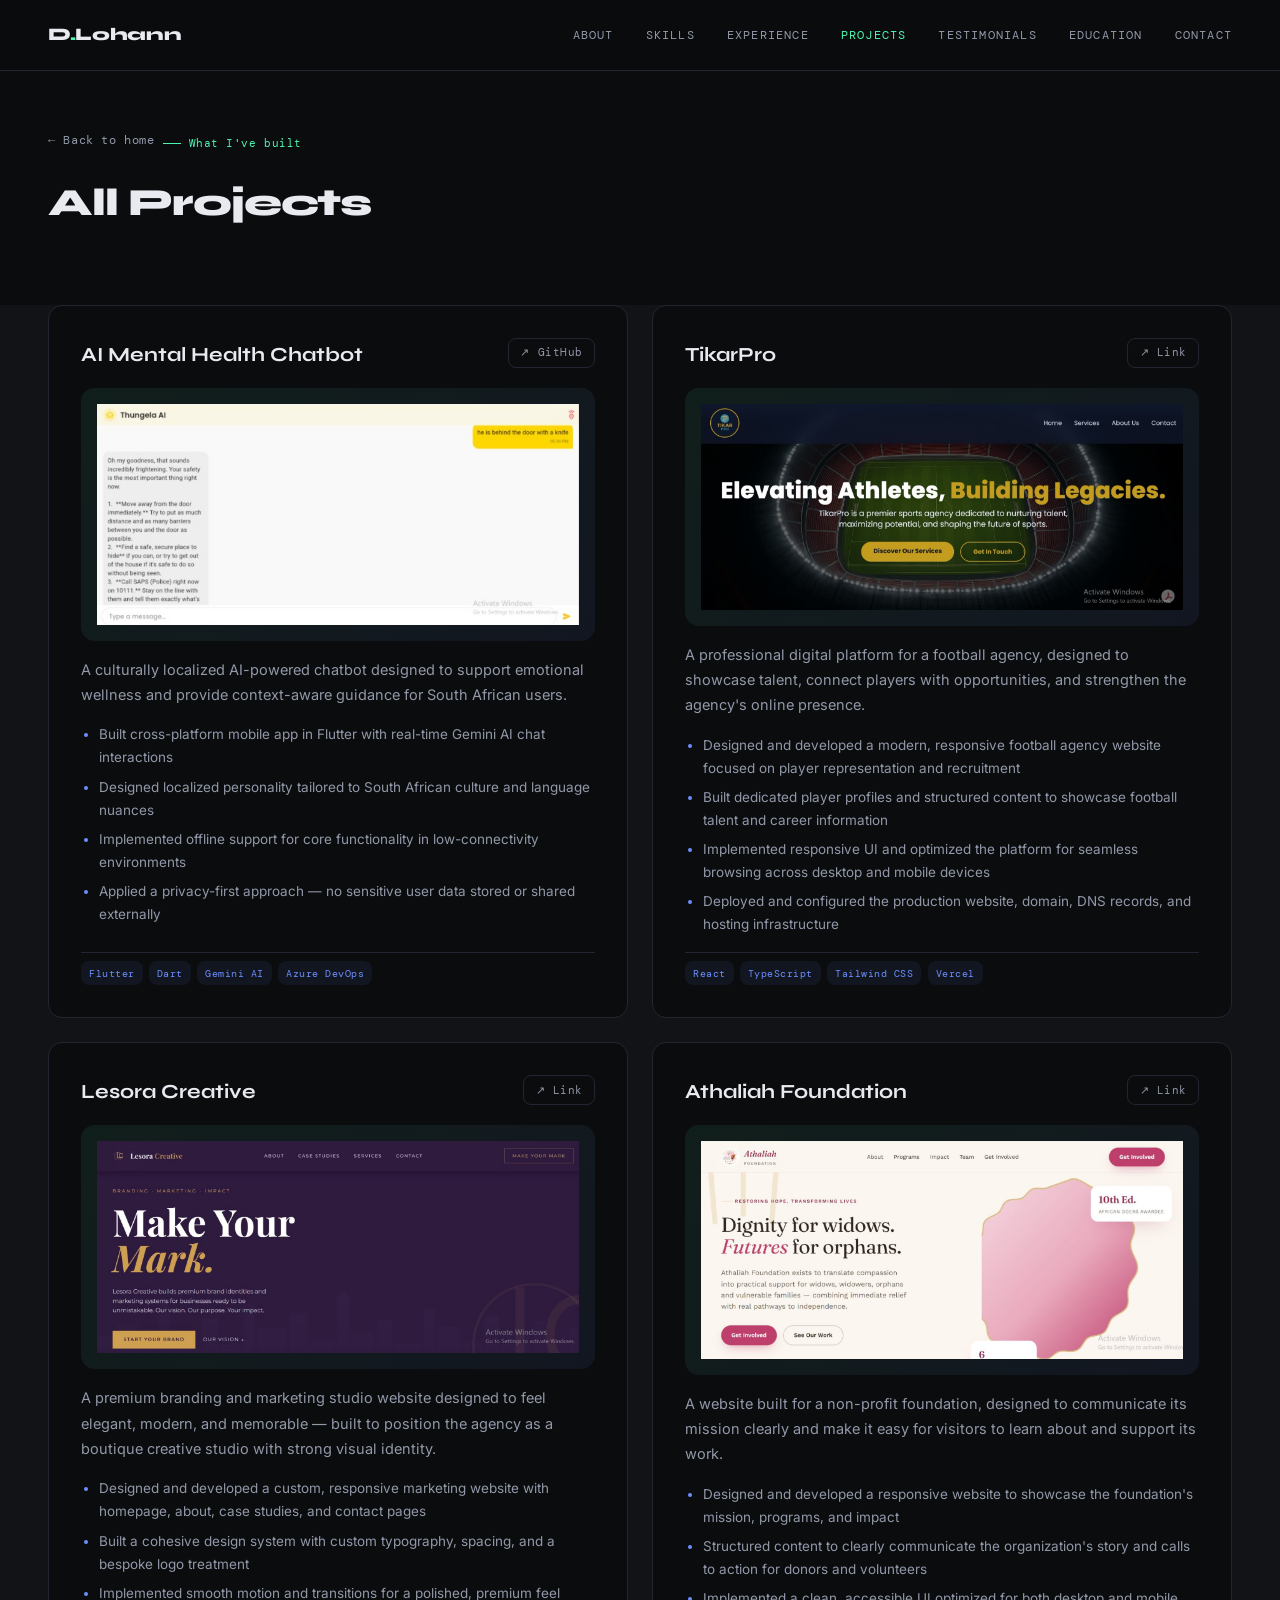
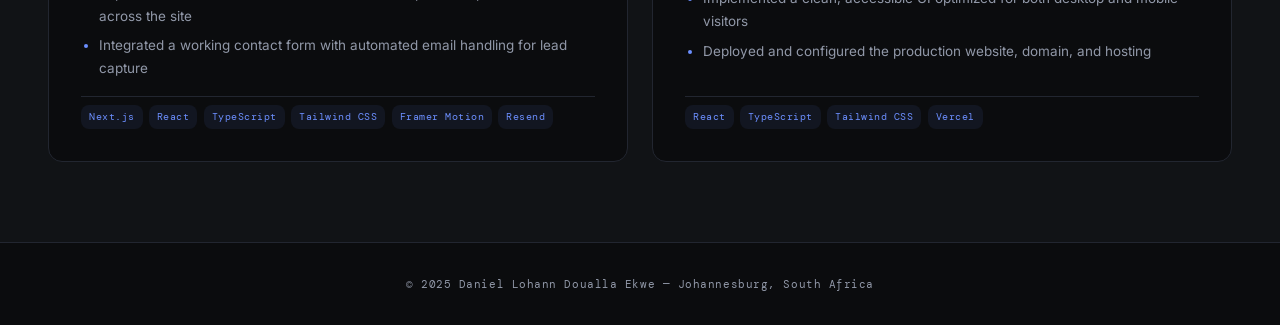
==== projects.html @ ae70222d "Add projects page with project details and navigation; implement language toggle functionality" ====
<!DOCTYPE html>
<html lang="en">
<head>
    <meta charset="UTF-8">
    <meta name="viewport" content="width=device-width, initial-scale=1.0">
    <title>Projects — Daniel Lohann Doualla Ekwe</title>
    <meta name="description" content="All projects by Daniel Lohann Doualla Ekwe — Software Engineer & Business Analyst based in Johannesburg, South Africa.">
    <link href="https://fonts.googleapis.com/css2?family=Syne:wght@400;600;700;800&family=Inter:wght@400;500;600&family=DM+Mono:ital,wght@0,300;0,400;1,300&display=swap" rel="stylesheet">
    <link rel="stylesheet" href="styles.css">
</head>
<body>
    <a href="#main-content" class="skip-link">Skip to content</a>

    <!-- NAV -->
<nav>
  <a href="index.html" class="nav-logo">D<span>.</span>Lohann</a>
  <ul class="nav-links" id="nav-links">
    <li><a href="index.html#about">About</a></li>
    <li><a href="index.html#skills">Skills</a></li>
    <li><a href="index.html#experience">Experience</a></li>
    <li><a href="projects.html" class="active-page">Projects</a></li>
    <li><a href="index.html#testimonials">Testimonials</a></li>
    <li><a href="index.html#education">Education</a></li>
    <li><a href="index.html#contact">Contact</a></li>
  </ul>
  <button class="nav-toggle" id="nav-toggle" aria-label="Toggle navigation menu" aria-expanded="false" aria-controls="nav-links">
    <span></span>
    <span></span>
    <span></span>
  </button>
</nav>

<main id="main-content">

<!-- PAGE HEADER -->
<section class="page-header">
  <a href="index.html" class="back-link">&larr; Back to home</a>
  <div class="section-label">What I've built</div>
  <h2>All Projects</h2>
</section>

<!-- PROJECTS -->
<section id="projects" class="projects-page-section">
  <div class="projects-grid">

    <div class="project-card">
      <div class="project-header">
        <h3 class="project-name">AI Mental Health Chatbot</h3>
        <a href="https://github.com/lohann16/AiChatbot" target="_blank" class="project-link"><span aria-hidden="true">↗</span> GitHub</a>
      </div>
      <div class="project-image">
        <img src="images/Thungela.jpeg" alt="AI Mental Health Chatbot screenshot" loading="lazy">
      </div>
      <p class="project-desc">
        A culturally localized AI-powered chatbot designed to support emotional wellness and provide context-aware guidance for South African users.
      </p>
      <ul class="project-bullets">
        <li>Built cross-platform mobile app in Flutter with real-time Gemini AI chat interactions</li>
        <li>Designed localized personality tailored to South African culture and language nuances</li>
        <li>Implemented offline support for core functionality in low-connectivity environments</li>
        <li>Applied a privacy-first approach — no sensitive user data stored or shared externally</li>
      </ul>
      <div class="project-stack">
        <span class="stack-tag">Flutter</span>
        <span class="stack-tag">Dart</span>
        <span class="stack-tag">Gemini AI</span>
        <span class="stack-tag">Azure DevOps</span>
      </div>
    </div>

  <div class="project-card">
  <div class="project-header">
    <h3 class="project-name">TikarPro</h3>
    <a href="https://tikarpro.com/" target="_blank" class="project-link"><span aria-hidden="true">↗</span> Link</a>
  </div>
  <div class="project-image">
    <img src="./images/Tikar.jpeg" alt="TikarPro homepage showing player profiles and football agency branding" loading="lazy">
  </div>
  <p class="project-desc">
    A professional digital platform for a football agency, designed to showcase talent, connect players with opportunities, and strengthen the agency's online presence.
  </p>

  <ul class="project-bullets">
    <li>Designed and developed a modern, responsive football agency website focused on player representation and recruitment</li>
    <li>Built dedicated player profiles and structured content to showcase football talent and career information</li>
    <li>Implemented responsive UI and optimized the platform for seamless browsing across desktop and mobile devices</li>
    <li>Deployed and configured the production website, domain, DNS records, and hosting infrastructure</li>
  </ul>

  <div class="project-stack">
    <span class="stack-tag">React</span>
    <span class="stack-tag">TypeScript</span>
    <span class="stack-tag">Tailwind CSS</span>
    <span class="stack-tag">Vercel</span>
  </div>
</div>

    <div class="project-card">
      <div class="project-header">
        <h3 class="project-name">Lesora Creative</h3>
        <a href="https://lesora-creative.vercel.app/" target="_blank" class="project-link"><span aria-hidden="true">↗</span> Link</a>
      </div>
      <div class="project-image">
        <img src="images/Lesora.jpeg" alt="Lesora Creative website preview" loading="lazy">
      </div>
      <p class="project-desc">
        A premium branding and marketing studio website designed to feel elegant, modern, and memorable — built to position the agency as a boutique creative studio with strong visual identity.
      </p>
      <ul class="project-bullets">
        <li>Designed and developed a custom, responsive marketing website with homepage, about, case studies, and contact pages</li>
        <li>Built a cohesive design system with custom typography, spacing, and a bespoke logo treatment</li>
        <li>Implemented smooth motion and transitions for a polished, premium feel across the site</li>
        <li>Integrated a working contact form with automated email handling for lead capture</li>
      </ul>
      <div class="project-stack">
        <span class="stack-tag">Next.js</span>
        <span class="stack-tag">React</span>
        <span class="stack-tag">TypeScript</span>
        <span class="stack-tag">Tailwind CSS</span>
        <span class="stack-tag">Framer Motion</span>
        <span class="stack-tag">Resend</span>
      </div>
    </div>

    <div class="project-card">
      <div class="project-header">
        <h3 class="project-name">Athaliah Foundation</h3>
        <a href="https://athaliahfoundation.org/" target="_blank" class="project-link"><span aria-hidden="true">↗</span> Link</a>
      </div>
      <div class="project-image">
        <img src="images/Athaliah.jpeg" alt="Athaliah Foundation website preview" loading="lazy">
      </div>
      <p class="project-desc">
        A website built for a non-profit foundation, designed to communicate its mission clearly and make it easy for visitors to learn about and support its work.
      </p>
      <ul class="project-bullets">
        <li>Designed and developed a responsive website to showcase the foundation's mission, programs, and impact</li>
        <li>Structured content to clearly communicate the organization's story and calls to action for donors and volunteers</li>
        <li>Implemented a clean, accessible UI optimized for both desktop and mobile visitors</li>
        <li>Deployed and configured the production website, domain, and hosting</li>
      </ul>
      <div class="project-stack">
        <span class="stack-tag">React</span>
        <span class="stack-tag">TypeScript</span>
        <span class="stack-tag">Tailwind CSS</span>
        <span class="stack-tag">Vercel</span>
      </div>
    </div>
  </div>
</section>

</main>

<footer>
  <p>© 2025 Daniel Lohann Doualla Ekwe — Johannesburg, South Africa</p>
</footer>

<script src="scripts.js"></script>
<script>
  // Mobile nav toggle
  (function () {
    var toggle = document.getElementById('nav-toggle');
    var links = document.getElementById('nav-links');
    if (!toggle || !links) return;

    toggle.addEventListener('click', function () {
      var isOpen = links.classList.toggle('open');
      toggle.classList.toggle('open', isOpen);
      toggle.setAttribute('aria-expanded', isOpen ? 'true' : 'false');
    });

    links.querySelectorAll('a').forEach(function (link) {
      link.addEventListener('click', function () {
        links.classList.remove('open');
        toggle.classList.remove('open');
        toggle.setAttribute('aria-expanded', 'false');
      });
    });
  })();
</script>
</body>

</html>
---- styles.css ----
*, *::before, *::after { box-sizing: border-box; margin: 0; padding: 0; }

  :root {
    --bg: #0b0c0e;
    --surface: #111316;
    --surface2: #191c22;
    --border: #222630;
    --accent: #4ef5b0;
    --accent2: #6c8fff;
    --text: #e8eaf0;
    --muted: #9198a8;
    --font-head: 'Syne', sans-serif;
    --font-mono: 'DM Mono', monospace;
    --font-body: 'Inter', -apple-system, BlinkMacSystemFont, sans-serif;

    /* radius scale: 3 tokens only */
    --radius-sm: 8px;
    --radius-md: 14px;
    --radius-pill: 999px;

    /* spacing scale */
    --space-2: 8px;
    --space-3: 12px;
    --space-4: 16px;
    --space-5: 24px;
    --space-6: 32px;
    --space-7: 48px;
  }

  html { scroll-behavior: smooth; }

  body {
    background: var(--bg);
    color: var(--text);
    font-family: var(--font-mono);
    font-size: 14px;
    line-height: 1.7;
    overflow-x: hidden;
  }

  /* SKIP LINK */
  .skip-link {
    position: absolute;
    left: -9999px;
    top: 0;
    background: var(--accent);
    color: #0b0c0e;
    padding: 0.75rem 1.25rem;
    z-index: 1000;
    border-radius: var(--radius-sm);
    font-family: var(--font-mono);
    font-size: 12px;
    text-decoration: none;
    font-weight: 600;
  }
  .skip-link:focus {
    left: 1rem;
    top: 1rem;
  }

  /* FOCUS VISIBILITY */
  a:focus-visible,
  button:focus-visible,
  .form-input:focus-visible,
  .form-textarea:focus-visible {
    outline: 2px solid var(--accent);
    outline-offset: 3px;
    border-radius: 4px;
  }

  /* NAV */
  nav {
    position: fixed;
    top: 0; left: 0; right: 0;
    z-index: 100;
    display: flex;
    justify-content: space-between;
    align-items: center;
    padding: 1.25rem 3rem;
    border-bottom: 1px solid var(--border);
    background: rgba(11,12,14,0.85);
    backdrop-filter: blur(12px);
  }
  .nav-logo {
    font-family: var(--font-head);
    font-weight: 800;
    font-size: 1.1rem;
    letter-spacing: -0.02em;
    color: var(--text);
    text-decoration: none;
  }
  .nav-logo span { color: var(--accent); }
  .nav-links { display: flex; gap: 2rem; list-style: none; }
  .nav-links a {
    color: var(--muted);
    text-decoration: none;
    font-size: 12px;
    letter-spacing: 0.1em;
    text-transform: uppercase;
    transition: color 0.2s;
  }
  .nav-links a:hover { color: var(--accent); }
  .nav-links a.active-page { color: var(--accent); }

  /* PROJECTS PAGE */
  .page-header {
    padding: 8rem 3rem 2rem;
  }
  .back-link {
    display: inline-block;
    color: var(--muted);
    text-decoration: none;
    font-size: 12px;
    letter-spacing: 0.05em;
    margin-bottom: 2rem;
    transition: color 0.2s;
  }
  .back-link:hover { color: var(--accent); }
  .projects-page-section { padding-top: 0; }
  .projects-view-all {
    display: flex;
    justify-content: center;
    margin-top: 2.5rem;
  }

  .nav-actions {
    display: flex;
    align-items: center;
    gap: 0.75rem;
  }
  .lang-toggle {
    background: transparent;
    border: 1px solid var(--border);
    color: var(--muted);
    font-family: var(--font-mono);
    font-size: 11px;
    letter-spacing: 0.05em;
    padding: 0.4rem 0.7rem;
    border-radius: var(--radius-sm);
    cursor: pointer;
    transition: all 0.2s;
  }
  .lang-toggle:hover { border-color: var(--accent); color: var(--accent); }

  /* Hamburger toggle button (previously unstyled) */
  .nav-toggle {
    display: none;
    flex-direction: column;
    justify-content: center;
    align-items: center;
    gap: 5px;
    width: 36px;
    height: 36px;
    background: none;
    border: none;
    cursor: pointer;
    padding: 4px;
  }
  .nav-toggle span {
    display: block;
    width: 100%;
    height: 2px;
    background: var(--text);
    border-radius: 2px;
    transition: transform 0.25s ease, opacity 0.2s ease;
  }
  .nav-toggle.open span:nth-child(1) { transform: translateY(7px) rotate(45deg); }
  .nav-toggle.open span:nth-child(2) { opacity: 0; }
  .nav-toggle.open span:nth-child(3) { transform: translateY(-7px) rotate(-45deg); }

   /* HERO */
  .hero {
    min-height: 100vh;
    display: grid;
    grid-template-columns: 1fr 1fr;
    align-items: center;
    padding: 6rem 3rem 4rem;
    position: relative;
    overflow: hidden;
  }
  .hero::before {
    content: '';
    position: absolute;
    top: -200px; right: -200px;
    width: 700px; height: 700px;
    background: radial-gradient(circle, rgba(78,245,176,0.06) 0%, transparent 70%);
    pointer-events: none;
  }
  .hero::after {
    content: '';
    position: absolute;
    bottom: -150px; left: 30%;
    width: 500px; height: 500px;
    background: radial-gradient(circle, rgba(108,143,255,0.05) 0%, transparent 70%);
    pointer-events: none;
  }

  .hero-left {
    z-index: 1;
    animation: heroIn 0.7s ease both;
  }

  .hero-right {
    display: flex;
    justify-content: center;
    align-items: center;
    z-index: 1;
    animation: heroIn 0.7s ease 0.15s both;
  }

  @keyframes heroIn {
    from { opacity: 0; transform: translateY(16px); }
    to { opacity: 1; transform: none; }
  }

  .hero-eyebrow {
    display: inline-flex;
    align-items: center;
    gap: 0.5rem;
    font-size: 11px;
    letter-spacing: 0.03em;
    color: var(--accent);
    margin-bottom: 1.5rem;
  }
  .hero-eyebrow::before {
    content: '';
    display: block;
    width: 24px; height: 1px;
    background: var(--accent);
  }

  h1 {
    font-family: var(--font-head);
    font-weight: 800;
    font-size: clamp(2.8rem, 5vw, 4.5rem);
    line-height: 1.0;
    letter-spacing: -0.03em;
    margin-bottom: 1.5rem;
    color: var(--text);
  }
  h1 .line-accent { color: var(--accent); }

  .hero-desc {
    font-family: var(--font-body);
    color: var(--muted);
    max-width: 480px;
    font-size: 15.5px;
    line-height: 1.75;
    margin-bottom: 2.5rem;
  }

  .hero-tags {
    display: flex;
    flex-wrap: wrap;
    gap: 0.5rem;
    margin-bottom: 2.5rem;
  }
  .tag {
    padding: 0.35rem 0.9rem;
    border: 1px solid var(--border);
    border-radius: var(--radius-pill);
    font-size: 11px;
    color: var(--muted);
    letter-spacing: 0.05em;
  }
  .tag.active { border-color: var(--accent); color: var(--accent); }

  .hero-cta {
    display: flex;
    gap: 1rem;
    flex-wrap: wrap;
  }
  .btn {
    display: inline-flex;
    align-items: center;
    gap: 0.5rem;
    padding: 0.75rem 1.75rem;
    border-radius: var(--radius-sm);
    font-family: var(--font-mono);
    font-size: 12px;
    letter-spacing: 0.08em;
    text-decoration: none;
    text-transform: uppercase;
    transition: all 0.2s;
    cursor: pointer;
    border: none;
  }
  .btn-primary {
    background: var(--accent);
    color: #0b0c0e;
    font-weight: 600;
  }
  .btn-primary:hover { background: #3dd99c; transform: translateY(-2px); }
  .btn-ghost {
    background: transparent;
    color: var(--text);
    border: 1px solid var(--border);
  }
  .btn-ghost:hover { border-color: var(--accent); color: var(--accent); }

  /* HERO RIGHT — STAT CARD */
  .stat-card {
    background: var(--surface);
    border: 1px solid var(--border);
    border-radius: var(--radius-md);
    padding: var(--space-6);
    width: 300px;
    position: relative;
    overflow: hidden;
  }
  .stat-card::before {
    content: '';
    position: absolute;
    top: 0; left: 0; right: 0;
    height: 2px;
    background: linear-gradient(90deg, var(--accent), var(--accent2));
  }
  .stat-card-label {
    font-size: 10px;
    letter-spacing: 0.1em;
    color: var(--muted);
    margin-bottom: 1.5rem;
  }
  .stat-grid {
    display: grid;
    grid-template-columns: 1fr 1fr;
    gap: 1.5rem;
    margin-bottom: 1.5rem;
  }
  .stat-item { }
  .stat-num {
    font-family: var(--font-head);
    font-size: 2rem;
    font-weight: 800;
    color: var(--accent);
    line-height: 1;
  }
  .stat-desc { font-size: 11px; color: var(--muted); margin-top: 0.25rem; }

  .status-dot {
    display: inline-flex;
    align-items: center;
    gap: 0.5rem;
    font-size: 11px;
    color: var(--muted);
    padding: 0.5rem 0.75rem;
    background: var(--surface2);
    border-radius: var(--radius-sm);
    width: 100%;
  }
  .dot {
    width: 7px; height: 7px;
    border-radius: 50%;
    background: var(--accent);
    animation: pulse 2s infinite;
  }
  @keyframes pulse {
    0%, 100% { opacity: 1; }
    50% { opacity: 0.4; }
  }
  /* SECTION COMMONS */
  section { padding: 5rem 3rem; }
  .section-label {
    display: inline-flex;
    align-items: center;
    gap: 0.5rem;
    font-size: 11px;
    letter-spacing: 0.05em;
    color: var(--accent);
    margin-bottom: 1rem;
  }
  .section-label::before {
    content: '';
    display: block;
    width: 18px; height: 1px;
    background: var(--accent);
  }
  h2 {
    font-family: var(--font-head);
    font-weight: 800;
    font-size: clamp(1.8rem, 3vw, 2.8rem);
    letter-spacing: -0.03em;
    line-height: 1.1;
    margin-bottom: 3rem;
    color: var(--text);
  }

  /* DIVIDER */
  .divider { border: none; border-top: 1px solid var(--border); margin: 0 3rem; }
/* ABOUT */
  .about-grid {
    display: grid;
    grid-template-columns: 280px 1fr;
    gap: 3rem;
    align-items: start;
  }
  .about-image {
    border-radius: var(--radius-md);
    overflow: hidden;
    border: 1px solid var(--border);
    aspect-ratio: 4 / 5;
    background: var(--surface);
  }
  .about-image img {
    width: 100%;
    height: 100%;
    object-fit: cover;
    display: block;
  }
  .about-bio {
    font-family: var(--font-body);
    color: var(--muted);
    font-size: 15.5px;
    line-height: 1.8;
    display: flex;
    flex-direction: column;
    gap: 1.25rem;
    padding-top: 0.25rem;
  }
  .about-github {
    margin-top: 2.5rem;
    padding-top: 2rem;
    border-top: 1px solid var(--border);
  }
  .about-github-label {
    font-size: 11px;
    letter-spacing: 0.05em;
    color: var(--accent2);
    margin-bottom: 1rem;
  }
  .about-github-chart-wrap {
    overflow-x: auto;
    padding-bottom: 0.5rem;
  }
  .github-chart {
    max-width: 100%;
    height: auto;
    filter: saturate(0.9);
  }

  /* SKILLS */
  #skills { background: var(--surface); }
  .skills-grid {
    display: grid;
    grid-template-columns: repeat(auto-fit, minmax(280px, 1fr));
    gap: 1.5rem;
  }
  .skill-block {
    background: var(--bg);
    border: 1px solid var(--border);
    border-radius: var(--radius-md);
    padding: var(--space-5);
    transition: border-color 0.2s;
  }
  .skill-block:hover { border-color: var(--accent); }
  .skill-block-title {
    font-size: 11px;
    letter-spacing: 0.1em;
    text-transform: uppercase;
    color: var(--accent2);
    margin-bottom: 1rem;
  }
  .skill-chips {
    display: flex;
    flex-wrap: wrap;
    gap: 0.5rem;
  }
  .chip {
    padding: 0.3rem 0.7rem;
    background: var(--surface2);
    border: 1px solid transparent;
    border-radius: var(--radius-sm);
    font-size: 12px;
    color: var(--text);
  }
  .chip-highlight {
    background: rgba(78,245,176,0.1);
    border-color: rgba(78,245,176,0.35);
    color: var(--accent);
    font-weight: 500;
  }
/* EXPERIENCE */
  .exp-timeline { display: flex; flex-direction: column; gap: 0; }
  .exp-item {
    display: grid;
    grid-template-columns: 160px 1fr;
    gap: 2rem;
    padding: 2rem 0;
    border-bottom: 1px solid var(--border);
    position: relative;
  }
  .exp-item:last-child { border-bottom: none; }
  .exp-meta { }
  .exp-date { font-size: 11px; color: var(--muted); letter-spacing: 0.05em; }
  .exp-company {
    font-size: 12px;
    color: var(--accent2);
    margin-top: 0.25rem;
    font-weight: 400;
  }
  .exp-main { }
  .exp-role {
    font-family: var(--font-head);
    font-size: 1.2rem;
    font-weight: 700;
    color: var(--text);
    margin-bottom: 0.75rem;
  }
  .exp-bullets {
    list-style: disc;
    padding-left: 1.1rem;
    display: flex;
    flex-direction: column;
    gap: 0.5rem;
  }
  .exp-bullets li::marker { color: var(--accent2); }
  .exp-bullets li {
    font-family: var(--font-body);
    font-size: 14.5px;
    color: var(--muted);
  }
  .metric-placeholder {
    display: inline-block;
    color: var(--accent2);
    background: rgba(108,143,255,0.1);
    border: 1px dashed rgba(108,143,255,0.4);
    border-radius: 4px;
    padding: 0.05rem 0.4rem;
    font-size: 0.92em;
    cursor: help;
  }
  /* PROJECTS */
  #projects { background: var(--surface); }
  .projects-grid {
    display: grid;
    grid-template-columns: repeat(auto-fit, minmax(380px, 1fr));
    gap: 1.5rem;
  }
  .project-card {
    background: var(--bg);
    border: 1px solid var(--border);
    border-radius: var(--radius-md);
    padding: var(--space-6);
    display: flex;
    flex-direction: column;
    gap: 1rem;
    transition: border-color 0.25s, transform 0.25s;
    position: relative;
    overflow: hidden;
  }
  .project-card::before {
    content: '';
    position: absolute;
    top: 0; left: 0; right: 0;
    height: 1px;
    background: linear-gradient(90deg, transparent, var(--accent), transparent);
    opacity: 0;
    transition: opacity 0.3s;
  }
  .project-card:hover { border-color: rgba(78,245,176,0.3); transform: translateY(-4px); }
  .project-card:hover::before { opacity: 1; }
  .project-header { display: flex; justify-content: space-between; align-items: flex-start; }
  .project-name {
    font-family: var(--font-head);
    font-weight: 700;
    font-size: 1.25rem;
    color: var(--text);
  }
  .project-link {
    color: var(--muted);
    text-decoration: none;
    font-size: 11px;
    letter-spacing: 0.05em;
    border: 1px solid var(--border);
    padding: 0.3rem 0.7rem;
    border-radius: var(--radius-sm);
    transition: all 0.2s;
  }
  .project-link:hover { border-color: var(--accent); color: var(--accent); }
  .project-desc {
    font-family: var(--font-body);
    font-size: 14.5px;
    color: var(--muted);
    line-height: 1.75;
  }
  .project-image {
    border-radius: var(--radius-md);
    overflow: hidden;
    min-height: 180px;
    background: linear-gradient(135deg, rgba(78,245,176,0.08), rgba(108,143,255,0.08));
    display: grid;
    place-items: center;
    text-align: center;
    color: var(--muted);
    font-size: 12px;
    line-height: 1.5;
    padding: 1rem;
  }
  .project-image.placeholder {
    border: 1px dashed rgba(107,114,128,0.5);
  }
  .project-image img {
    width: 100%;
    height: auto;
    display: block;
    object-fit: cover;
  }
  .project-bullets {
    list-style: disc;
    padding-left: 1.1rem;
    display: flex;
    flex-direction: column;
    gap: 0.4rem;
  }
  .project-bullets li::marker { color: var(--accent2); }
  .project-bullets li {
    font-family: var(--font-body);
    font-size: 13.5px;
    color: var(--muted);
  }
  .project-stack {
    display: flex;
    flex-wrap: wrap;
    gap: 0.4rem;
    margin-top: auto;
    padding-top: 0.5rem;
    border-top: 1px solid var(--border);
  }
  .case-study {
    border-top: 1px solid var(--border);
    padding-top: 0.75rem;
  }
  .case-study summary {
    cursor: pointer;
    font-family: var(--font-mono);
    font-size: 11px;
    letter-spacing: 0.05em;
    color: var(--accent2);
    list-style: none;
  }
  .case-study summary::-webkit-details-marker { display: none; }
  .case-study summary::before {
    content: '+ ';
  }
  .case-study[open] summary::before {
    content: '– ';
  }
  .case-study-body {
    margin-top: 1rem;
    display: flex;
    flex-direction: column;
    gap: 0.75rem;
    font-family: var(--font-body);
    font-size: 13.5px;
    color: var(--muted);
    line-height: 1.7;
  }
  .case-study-body strong { color: var(--text); font-weight: 600; }
  .stack-tag {
    font-size: 10px;
    color: var(--accent2);
    letter-spacing: 0.05em;
    padding: 0.2rem 0.5rem;
    background: rgba(108,143,255,0.08);
    border-radius: var(--radius-sm);
  }
  /* TESTIMONIALS */
  #testimonials { background: var(--surface); }
  .testimonial-grid {
    display: grid;
    grid-template-columns: repeat(auto-fit, minmax(300px, 1fr));
    gap: 1.5rem;
  }
  .testimonial-card {
    background: var(--bg);
    border: 1px solid var(--border);
    border-radius: var(--radius-md);
    padding: var(--space-6);
    display: flex;
    flex-direction: column;
    gap: 1.25rem;
  }
  .testimonial-quote {
    font-family: var(--font-body);
    color: var(--muted);
    font-size: 14.5px;
    line-height: 1.75;
  }
  .testimonial-author {
    display: flex;
    gap: 1rem;
    align-items: center;
    margin-top: auto;
  }
  .testimonial-avatar {
    width: 42px;
    height: 42px;
    display: grid;
    place-items: center;
    border-radius: 50%;
    background: rgba(78,245,176,0.12);
    color: var(--accent);
    font-weight: 700;
    font-family: var(--font-head);
    flex-shrink: 0;
  }
  .testimonial-name {
    font-family: var(--font-head);
    font-weight: 700;
    color: var(--text);
  }
  .testimonial-role {
    font-size: 12px;
    color: var(--muted);
    margin-top: 0.15rem;
  }
  .testimonial-company {
    font-size: 12px;
    color: var(--accent2);
  }
  /* NOTES */
  .notes-grid {
    display: grid;
    grid-template-columns: repeat(auto-fit, minmax(280px, 1fr));
    gap: 1.5rem;
  }
  .note-card {
    background: var(--surface);
    border: 1px solid var(--border);
    border-radius: var(--radius-md);
    padding: var(--space-5);
    display: flex;
    flex-direction: column;
    gap: 0.75rem;
  }
  .note-placeholder-tag {
    align-self: flex-start;
    font-size: 10px;
    letter-spacing: 0.03em;
    color: var(--muted);
    border: 1px dashed var(--border);
    border-radius: var(--radius-sm);
    padding: 0.2rem 0.5rem;
  }
  .note-title {
    font-family: var(--font-head);
    font-weight: 700;
    font-size: 1.05rem;
    color: var(--text);
  }
  .note-excerpt {
    font-family: var(--font-body);
    font-size: 13.5px;
    color: var(--muted);
    line-height: 1.7;
  }
  .note-link {
    color: var(--accent);
    text-decoration: none;
    font-size: 12px;
    letter-spacing: 0.03em;
    margin-top: auto;
  }
  .note-link:hover { text-decoration: underline; }

  /* EDUCATION & CERTS */
  .edu-grid {
    display: grid;
    grid-template-columns: repeat(auto-fit, minmax(300px, 1fr));
    gap: 1.5rem;
  }
  .edu-card {
    background: var(--surface);
    border: 1px solid var(--border);
    border-radius: var(--radius-md);
    padding: var(--space-5);
  }
  .edu-period {
    font-size: 11px;
    color: var(--accent);
    letter-spacing: 0.05em;
    margin-bottom: 0.5rem;
  }
  .edu-title {
    font-family: var(--font-head);
    font-weight: 700;
    font-size: 1rem;
    color: var(--text);
    margin-bottom: 0.5rem;
  }
  .edu-inst { font-family: var(--font-body); font-size: 13px; color: var(--muted); }

  .cert-standalone {
    display: flex;
    justify-content: center;
    margin-top: 2rem;
  }
  .cert-card {
    display: flex;
    align-items: center;
    gap: 1rem;
    padding: var(--space-4) var(--space-5);
    background: var(--surface);
    border: 1px solid var(--border);
    border-radius: var(--radius-sm);
    width: 100%;
    max-width: 420px;
  }
  .cert-icon {
    width: 36px; height: 36px;
    border-radius: var(--radius-sm);
    display: flex;
    align-items: center;
    justify-content: center;
    font-size: 1rem;
    flex-shrink: 0;
  }
  .cert-icon.done { background: rgba(78,245,176,0.12); color: var(--accent); }
  .cert-info { }
  .cert-name { font-size: 12px; color: var(--text); }
  .cert-provider { font-size: 11px; color: var(--muted); }
  .cert-status {
    margin-left: auto;
    font-size: 10px;
    padding: 0.2rem 0.5rem;
    border-radius: 4px;
    white-space: nowrap;
  }
  .cert-status.done { color: var(--accent); background: rgba(78,245,176,0.1); }
  /* CONTACT */
  #contact { text-align: center; }
  .contact-inner { max-width: 600px; margin: 0 auto; }
  .contact-inner p { font-family: var(--font-body); color: var(--muted); margin-bottom: 2.5rem; font-size: 15px; }
  .contact-primary-actions {
    display: flex;
    justify-content: center;
    flex-wrap: wrap;
    gap: 1rem;
  }
  .contact-grid {
    display: grid;
    grid-template-columns: 1fr;
    gap: 3rem;
    margin-top: 3rem;
  }
  .contact-form {
    display: flex;
    flex-direction: column;
    gap: 1.5rem;
    text-align: left;
  }
  .form-field {
    display: flex;
    flex-direction: column;
    gap: 0.5rem;
  }
  .form-label {
    font-size: 11px;
    letter-spacing: 0.05em;
    color: var(--muted);
  }
  .form-input,
  .form-textarea {
    width: 100%;
    padding: 1rem 1.25rem;
    background: var(--surface);
    border: 1px solid var(--border);
    border-radius: var(--radius-sm);
    color: var(--text);
    font-family: var(--font-body);
    font-size: 14px;
    transition: border-color 0.2s, box-shadow 0.2s;
  }
  .form-input::placeholder,
  .form-textarea::placeholder {
    color: var(--muted);
    opacity: 0.7;
  }
  .form-input:focus,
  .form-textarea:focus {
    outline: none;
    border-color: var(--accent);
    box-shadow: 0 0 0 2px rgba(78, 245, 176, 0.1);
  }
  .form-textarea {
    resize: vertical;
    min-height: 120px;
  }
  .form-submit {
    align-self: flex-start;
    margin-top: 0.5rem;
    position: relative;
  }
  .btn-spinner {
    display: none;
    width: 13px;
    height: 13px;
    border: 2px solid rgba(11,12,14,0.3);
    border-top-color: #0b0c0e;
    border-radius: 50%;
    animation: spin 0.6s linear infinite;
  }
  .form-submit.loading .btn-spinner { display: inline-block; }
  .form-submit.loading .btn-label { opacity: 0.7; }
  .form-submit:disabled { cursor: not-allowed; opacity: 0.85; }
  @keyframes spin { to { transform: rotate(360deg); } }

  .form-message {
    margin-top: 1rem;
    padding: 1rem;
    border-radius: var(--radius-sm);
    font-family: var(--font-body);
    font-size: 14px;
    text-align: center;
    border: 1px solid transparent;
  }
  .form-message-success {
    background: rgba(78, 245, 176, 0.1);
    border-color: var(--accent);
    color: var(--accent);
  }
  .form-message-error {
    background: rgba(255, 107, 107, 0.08);
    border-color: #ff6b6b;
    color: #ff9b9b;
  }
  .form-message.hidden { display: none; }
  .contact-info {
    display: flex;
    justify-content: center;
  }
  .contact-links {
    display: flex;
    justify-content: center;
    flex-wrap: wrap;
    gap: 1rem;
  }
  .contact-link {
    display: inline-flex;
    align-items: center;
    gap: 0.5rem;
    padding: 0.7rem 1.5rem;
    border: 1px solid var(--border);
    border-radius: var(--radius-sm);
    text-decoration: none;
    color: var(--text);
    font-size: 12px;
    transition: all 0.2s;
  }
  .contact-link:hover { border-color: var(--accent); color: var(--accent); }
  /* FOOTER */
  footer {
    text-align: center;
    padding: 2rem 3rem;
    border-top: 1px solid var(--border);
    font-size: 11px;
    color: var(--muted);
    letter-spacing: 0.05em;
  }
   /* ANIMATIONS */
  .fade-in {
    opacity: 0;
    transform: translateY(24px);
    transition: opacity 0.6s ease, transform 0.6s ease;
  }
  .fade-in.visible { opacity: 1; transform: none; }

  /* REDUCED MOTION */
  @media (prefers-reduced-motion: reduce) {
    *, *::before, *::after {
      animation-duration: 0.01ms !important;
      animation-iteration-count: 1 !important;
      transition-duration: 0.01ms !important;
      scroll-behavior: auto !important;
    }
    .hero-left, .hero-right { animation: none; opacity: 1; transform: none; }
    .fade-in { opacity: 1; transform: none; }
  }

  /* RESPONSIVE */
  @media (max-width: 768px) {
    nav { padding: 1rem 1.5rem; }
    .nav-toggle { display: flex; }
    .nav-links {
      position: absolute;
      top: 100%;
      left: 0;
      right: 0;
      flex-direction: column;
      gap: 0;
      background: var(--surface);
      border-bottom: 1px solid var(--border);
      max-height: 0;
      overflow: hidden;
      opacity: 0;
      padding: 0 1.5rem;
      transition: max-height 0.3s ease, opacity 0.25s ease, padding 0.3s ease;
    }
    .nav-links.open {
      max-height: 400px;
      opacity: 1;
      padding: 1rem 1.5rem 1.5rem;
    }
    .nav-links li { width: 100%; }
    .nav-links a {
      display: block;
      padding: 0.85rem 0;
      font-size: 13px;
      border-bottom: 1px solid var(--border);
    }
    .nav-links li:last-child a { border-bottom: none; }

    .hero { grid-template-columns: 1fr; padding: 5rem 1.5rem 3rem; gap: 3rem; }
    .page-header { padding: 6rem 1.5rem 1.5rem; }
    .about-grid { grid-template-columns: 1fr; gap: 1.75rem; }
    .about-image { max-width: 240px; }
    section { padding: 4rem 1.5rem; }
    .divider { margin: 0 1.5rem; }
    .exp-item { grid-template-columns: 1fr; gap: 0.5rem; }
    .projects-grid { grid-template-columns: 1fr; }
    .contact-grid { grid-template-columns: 1fr; gap: 2rem; }
    .contact-inner { max-width: none; }
  }
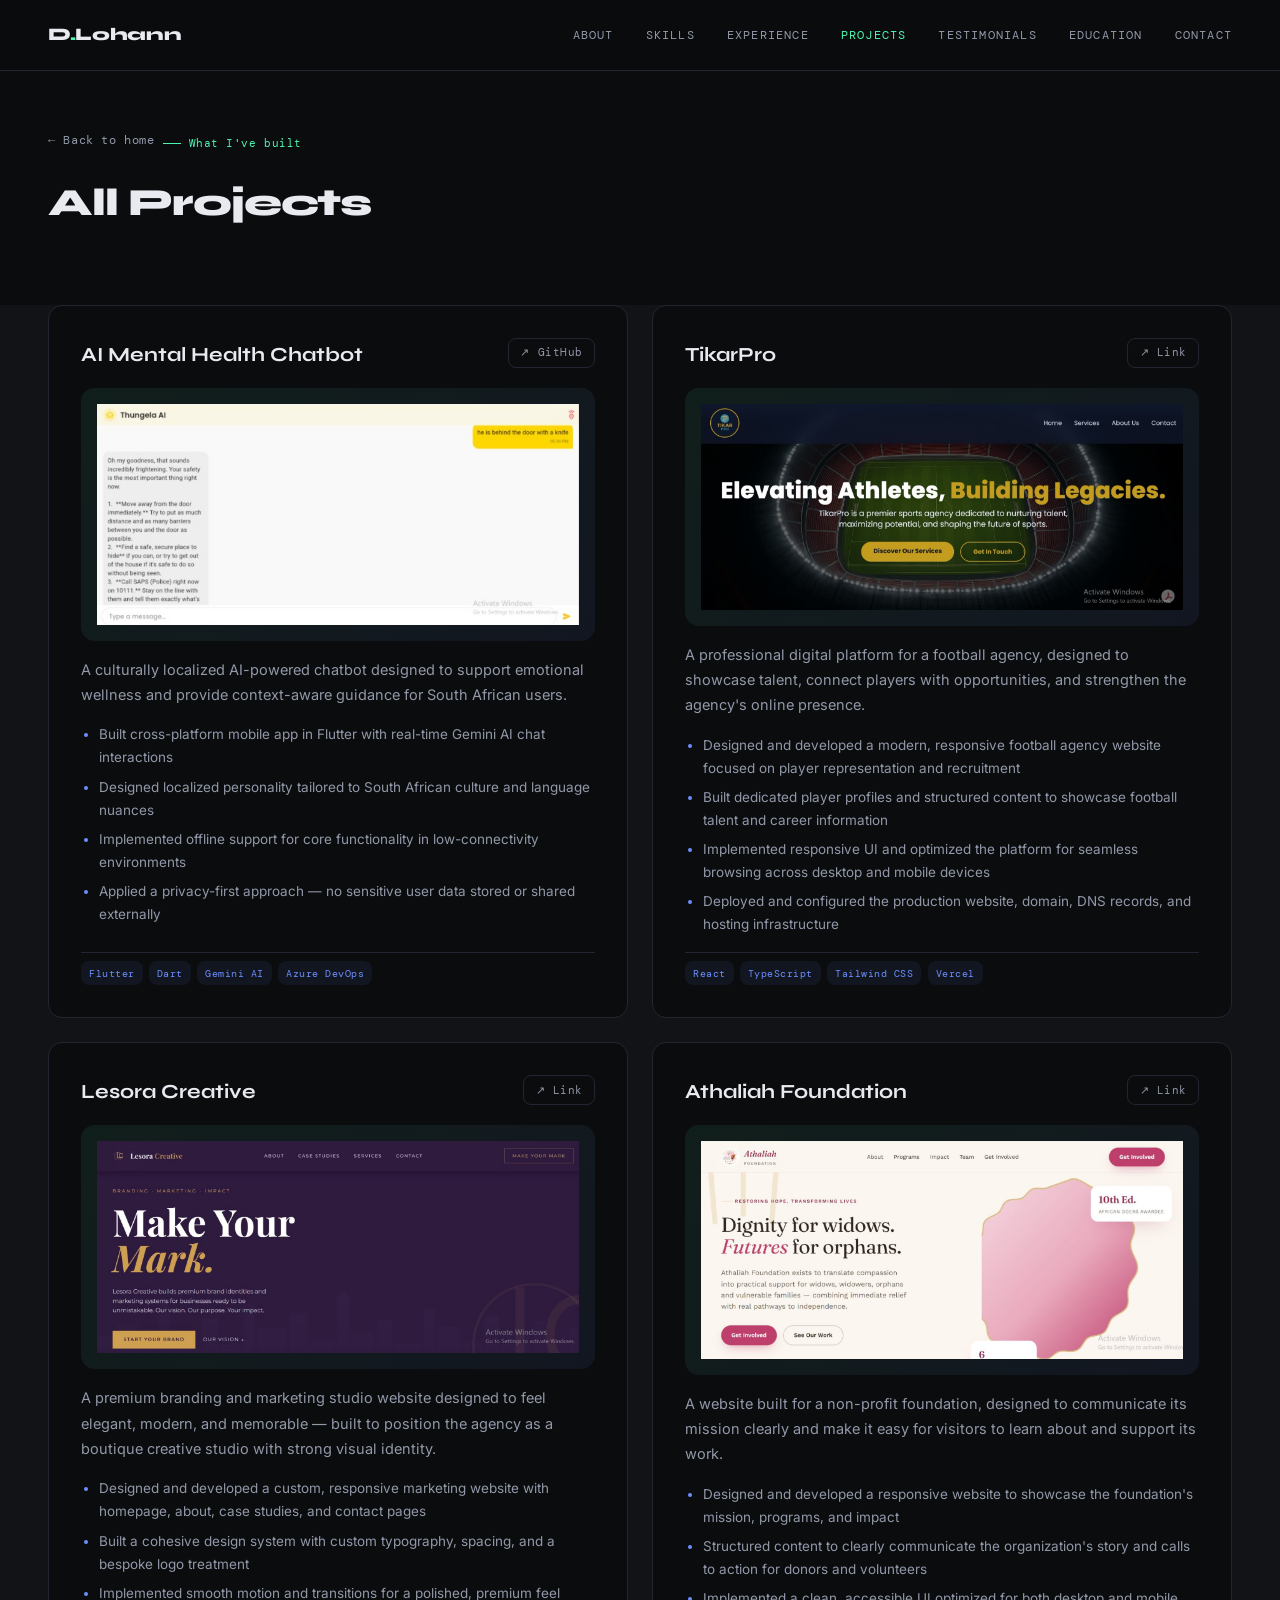
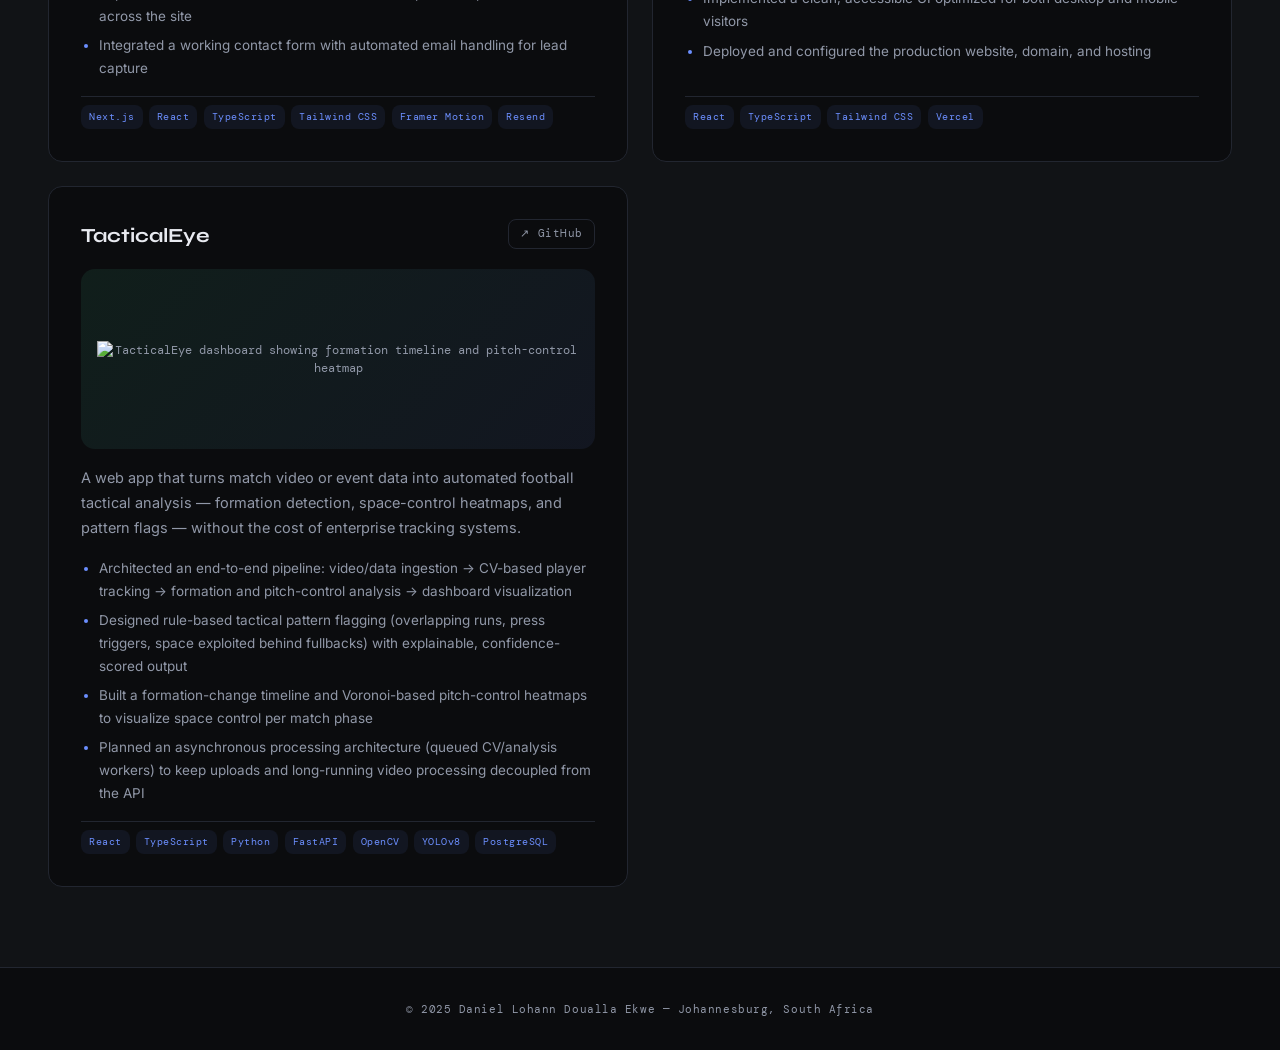
==== commit 63c8533a: "Add TacticalEye project with detailed description and tech stack" ====
--- a/projects.html
+++ b/projects.html
@@ -146,6 +146,34 @@
         <span class="stack-tag">Vercel</span>
       </div>
     </div>
+
+    <div class="project-card">
+      <div class="project-header">
+        <h3 class="project-name">TacticalEye</h3>
+        <a href="https://github.com/lohann16/tactical-eye" target="_blank" class="project-link"><span aria-hidden="true">↗</span> GitHub</a>
+      </div>
+      <div class="project-image">
+        <img src="images/TacticalEye.jpeg" alt="TacticalEye dashboard showing formation timeline and pitch-control heatmap" loading="lazy">
+      </div>
+      <p class="project-desc">
+        A web app that turns match video or event data into automated football tactical analysis — formation detection, space-control heatmaps, and pattern flags — without the cost of enterprise tracking systems.
+      </p>
+      <ul class="project-bullets">
+        <li>Architected an end-to-end pipeline: video/data ingestion → CV-based player tracking → formation and pitch-control analysis → dashboard visualization</li>
+        <li>Designed rule-based tactical pattern flagging (overlapping runs, press triggers, space exploited behind fullbacks) with explainable, confidence-scored output</li>
+        <li>Built a formation-change timeline and Voronoi-based pitch-control heatmaps to visualize space control per match phase</li>
+        <li>Planned an asynchronous processing architecture (queued CV/analysis workers) to keep uploads and long-running video processing decoupled from the API</li>
+      </ul>
+      <div class="project-stack">
+        <span class="stack-tag">React</span>
+        <span class="stack-tag">TypeScript</span>
+        <span class="stack-tag">Python</span>
+        <span class="stack-tag">FastAPI</span>
+        <span class="stack-tag">OpenCV</span>
+        <span class="stack-tag">YOLOv8</span>
+        <span class="stack-tag">PostgreSQL</span>
+      </div>
+    </div>
   </div>
 </section>
 
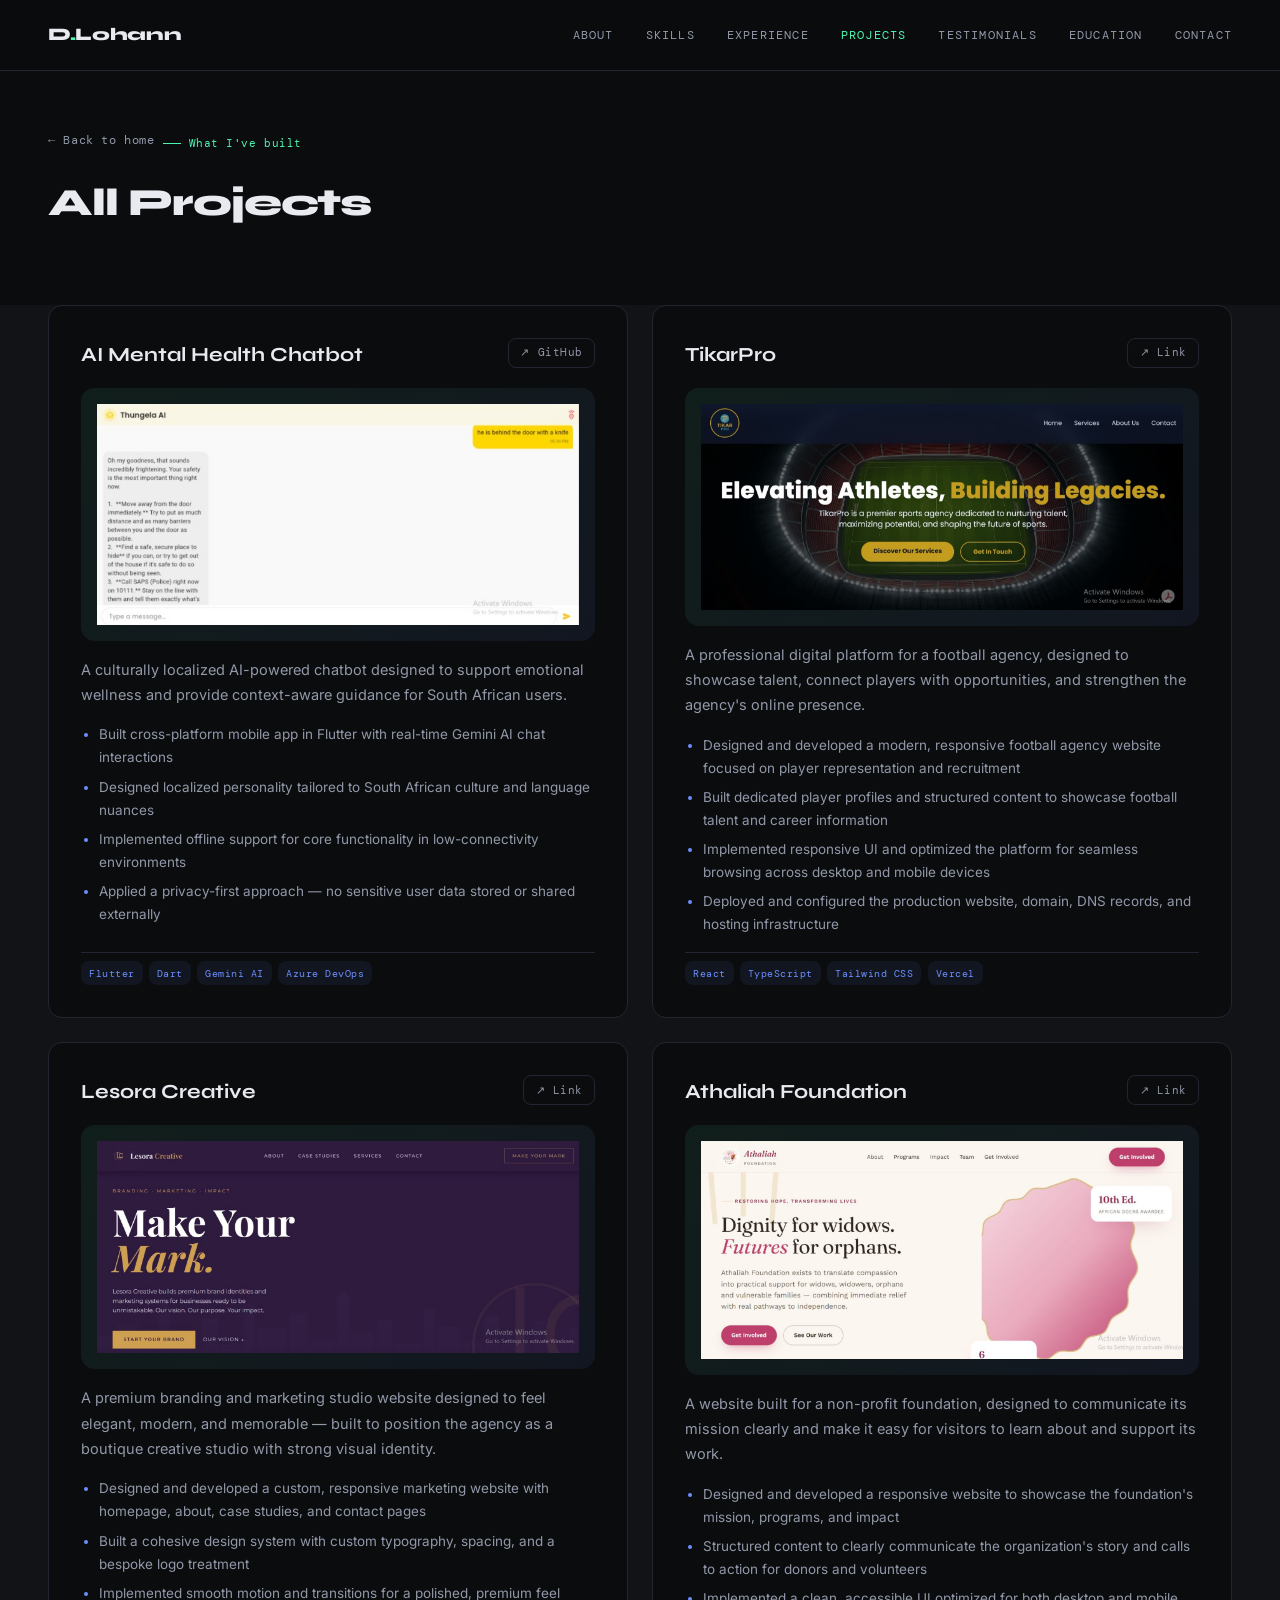
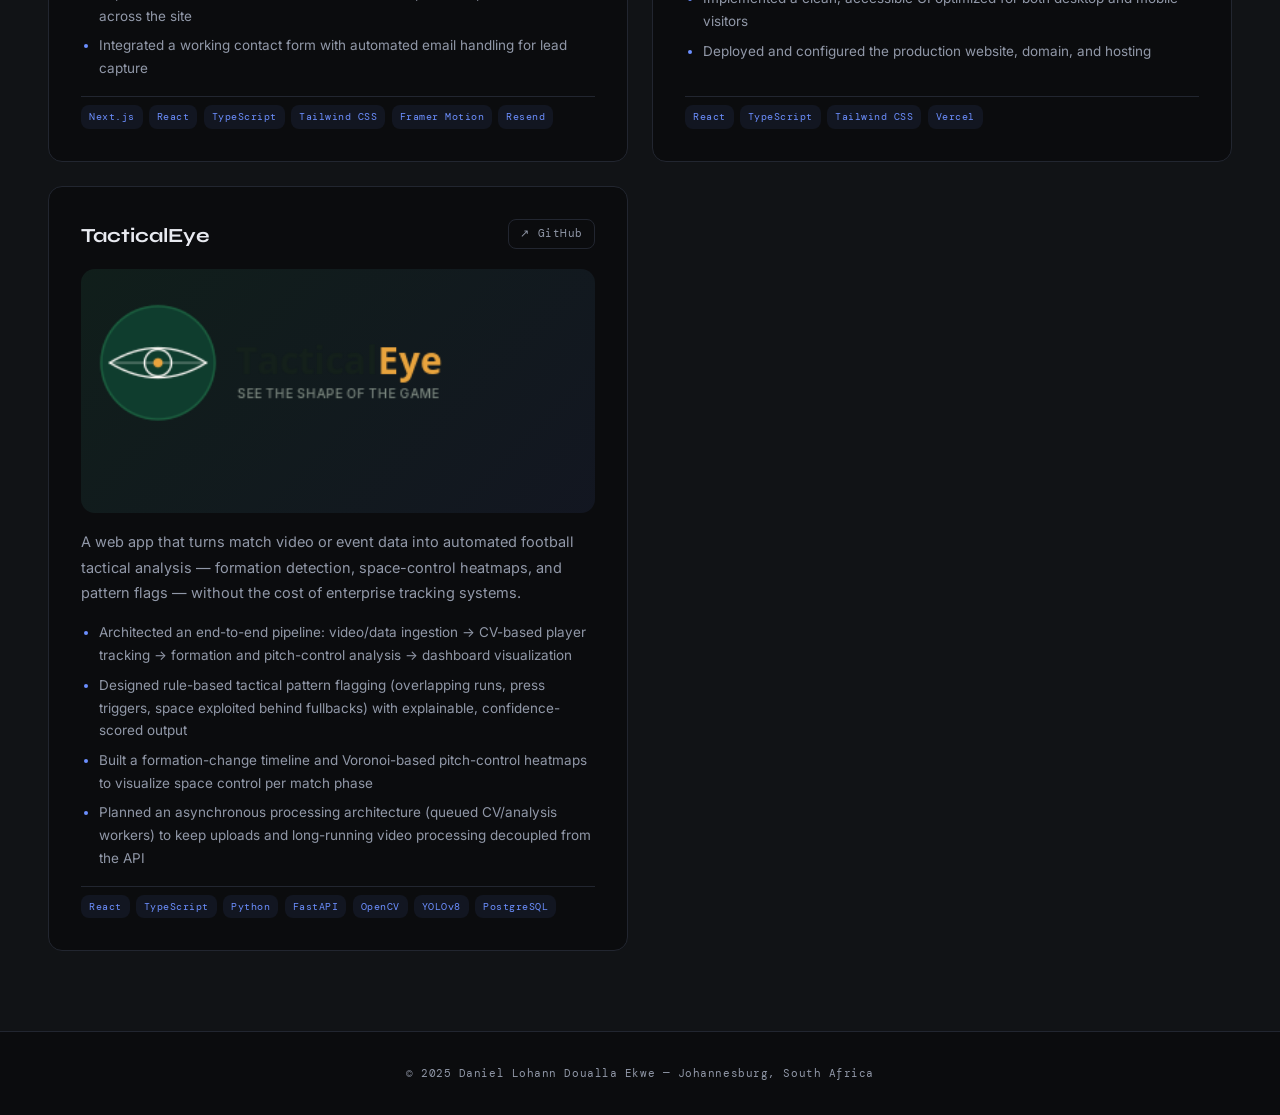
==== commit 50f6911e: "Update TacticalEye project image to new logo" ====
--- a/projects.html
+++ b/projects.html
@@ -153,7 +153,7 @@
         <a href="https://github.com/lohann16/tactical-eye" target="_blank" class="project-link"><span aria-hidden="true">↗</span> GitHub</a>
       </div>
       <div class="project-image">
-        <img src="images/TacticalEye.jpeg" alt="TacticalEye dashboard showing formation timeline and pitch-control heatmap" loading="lazy">
+        <img src="images/tacticaleye-logo-full.png" alt="TacticalEye dashboard showing formation timeline and pitch-control heatmap" loading="lazy">
       </div>
       <p class="project-desc">
         A web app that turns match video or event data into automated football tactical analysis — formation detection, space-control heatmaps, and pattern flags — without the cost of enterprise tracking systems.
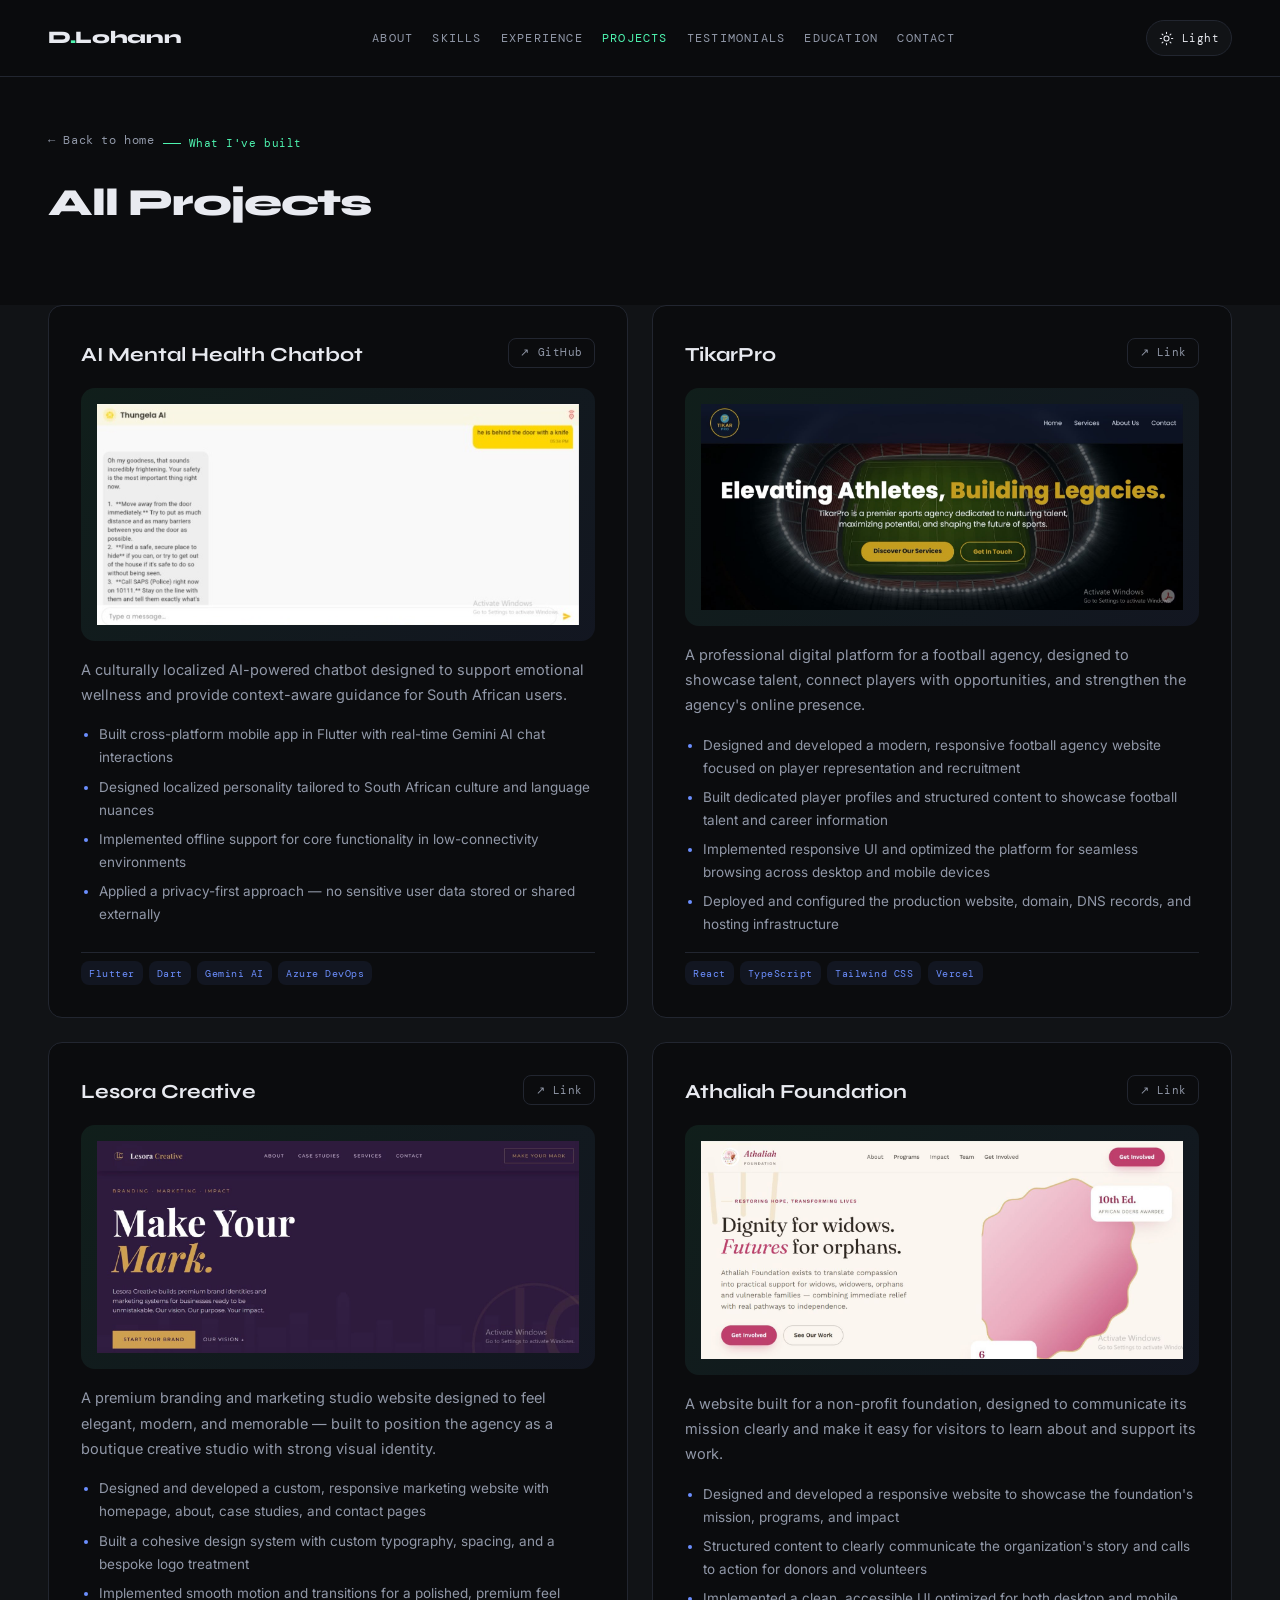
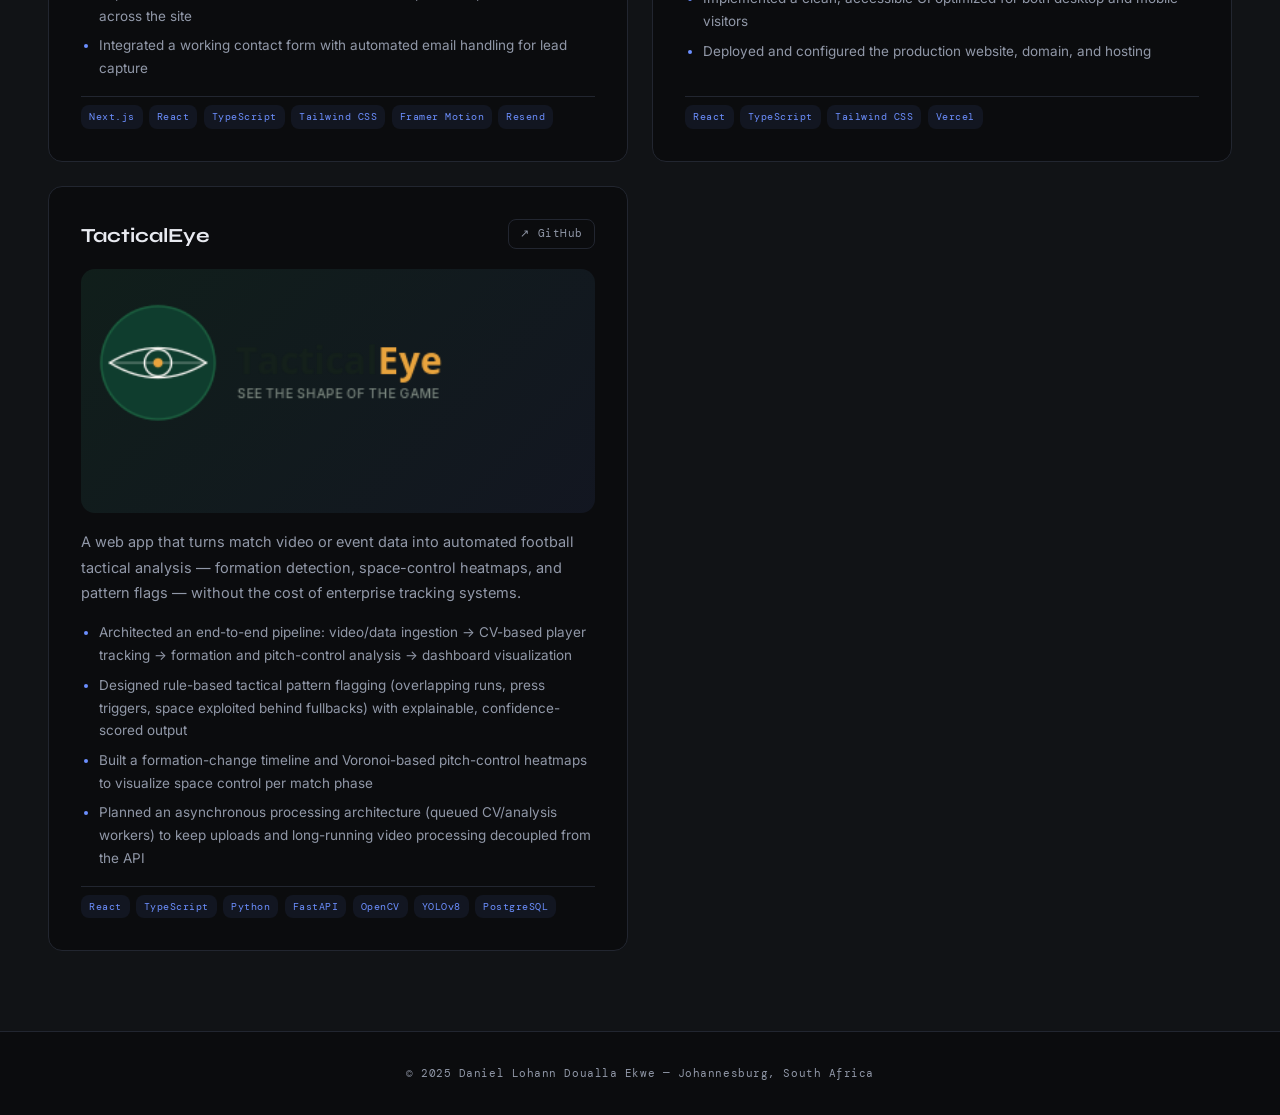
==== commit 3dd3c937: "Implement theme toggle functionality and update styles for light/dark mode" ====
--- a/projects.html
+++ b/projects.html
@@ -1,10 +1,19 @@
 <!DOCTYPE html>
-<html lang="en">
+<html lang="en" data-theme="dark">
 <head>
     <meta charset="UTF-8">
     <meta name="viewport" content="width=device-width, initial-scale=1.0">
     <title>Projects — Daniel Lohann Doualla Ekwe</title>
     <meta name="description" content="All projects by Daniel Lohann Doualla Ekwe — Software Engineer & Business Analyst based in Johannesburg, South Africa.">
+    <script>
+        try {
+            if (localStorage.getItem('site-theme') === 'light') {
+                document.documentElement.setAttribute('data-theme', 'light');
+            }
+        } catch (error) {
+            console.warn('Theme preference could not be read.', error);
+        }
+    </script>
     <link href="https://fonts.googleapis.com/css2?family=Syne:wght@400;600;700;800&family=Inter:wght@400;500;600&family=DM+Mono:ital,wght@0,300;0,400;1,300&display=swap" rel="stylesheet">
     <link rel="stylesheet" href="styles.css">
 </head>
@@ -23,11 +32,23 @@
     <li><a href="index.html#education">Education</a></li>
     <li><a href="index.html#contact">Contact</a></li>
   </ul>
-  <button class="nav-toggle" id="nav-toggle" aria-label="Toggle navigation menu" aria-expanded="false" aria-controls="nav-links">
-    <span></span>
-    <span></span>
-    <span></span>
-  </button>
+  <div class="nav-actions">
+    <button class="theme-toggle" type="button" data-theme-toggle aria-label="Switch to light theme">
+      <svg class="theme-icon theme-icon-sun" viewBox="0 0 24 24" aria-hidden="true">
+        <circle cx="12" cy="12" r="4"></circle>
+        <path d="M12 2v2m0 16v2M4.93 4.93l1.42 1.42m11.3 11.3 1.42 1.42M2 12h2m16 0h2M4.93 19.07l1.42-1.42m11.3-11.3 1.42-1.42"></path>
+      </svg>
+      <svg class="theme-icon theme-icon-moon" viewBox="0 0 24 24" aria-hidden="true">
+        <path d="M20.2 15.1A8.5 8.5 0 0 1 8.9 3.8 8.5 8.5 0 1 0 20.2 15.1Z"></path>
+      </svg>
+      <span class="theme-toggle-label">Light</span>
+    </button>
+    <button class="nav-toggle" id="nav-toggle" aria-label="Toggle navigation menu" aria-expanded="false" aria-controls="nav-links">
+      <span></span>
+      <span></span>
+      <span></span>
+    </button>
+  </div>
 </nav>
 
 <main id="main-content">
--- a/styles.css
+++ b/styles.css
@@ -1,6 +1,7 @@
 *, *::before, *::after { box-sizing: border-box; margin: 0; padding: 0; }
 
   :root {
+    color-scheme: dark;
     --bg: #0b0c0e;
     --surface: #111316;
     --surface2: #191c22;
@@ -9,6 +10,8 @@
     --accent2: #6c8fff;
     --text: #e8eaf0;
     --muted: #9198a8;
+    --nav-bg: rgba(11,12,14,0.88);
+    --button-text: #0b0c0e;
     --font-head: 'Syne', sans-serif;
     --font-mono: 'DM Mono', monospace;
     --font-body: 'Inter', -apple-system, BlinkMacSystemFont, sans-serif;
@@ -27,6 +30,20 @@
     --space-7: 48px;
   }
 
+  :root[data-theme="light"] {
+    color-scheme: light;
+    --bg: #f5f7f9;
+    --surface: #ffffff;
+    --surface2: #edf1f4;
+    --border: #d7dfe7;
+    --accent: #087f5b;
+    --accent2: #4058a5;
+    --text: #17212b;
+    --muted: #526170;
+    --nav-bg: rgba(245,247,249,0.9);
+    --button-text: #ffffff;
+  }
+
   html { scroll-behavior: smooth; }
 
   body {
@@ -36,7 +53,10 @@
     font-size: 14px;
     line-height: 1.7;
     overflow-x: hidden;
-  }
+    transition: background-color 0.25s ease, color 0.25s ease;
+  }
+
+  section[id] { scroll-margin-top: 5.5rem; }
 
   /* SKIP LINK */
   .skip-link {
@@ -44,7 +64,7 @@
     left: -9999px;
     top: 0;
     background: var(--accent);
-    color: #0b0c0e;
+    color: var(--button-text);
     padding: 0.75rem 1.25rem;
     z-index: 1000;
     border-radius: var(--radius-sm);
@@ -75,11 +95,13 @@
     z-index: 100;
     display: flex;
     justify-content: space-between;
+    gap: 1.5rem;
     align-items: center;
     padding: 1.25rem 3rem;
     border-bottom: 1px solid var(--border);
-    background: rgba(11,12,14,0.85);
+    background: var(--nav-bg);
     backdrop-filter: blur(12px);
+    -webkit-backdrop-filter: blur(12px);
   }
   .nav-logo {
     font-family: var(--font-head);
@@ -90,7 +112,7 @@
     text-decoration: none;
   }
   .nav-logo span { color: var(--accent); }
-  .nav-links { display: flex; gap: 2rem; list-style: none; }
+  .nav-links { display: flex; gap: clamp(0.75rem, 1.5vw, 2rem); list-style: none; }
   .nav-links a {
     color: var(--muted);
     text-decoration: none;
@@ -126,8 +148,41 @@
   .nav-actions {
     display: flex;
     align-items: center;
-    gap: 0.75rem;
-  }
+    gap: 0.5rem;
+  }
+  .theme-toggle {
+    display: inline-flex;
+    align-items: center;
+    justify-content: center;
+    gap: 0.5rem;
+    min-height: 36px;
+    padding: 0.45rem 0.75rem;
+    border: 1px solid var(--border);
+    border-radius: var(--radius-pill);
+    background: var(--surface);
+    color: var(--text);
+    font-family: var(--font-mono);
+    font-size: 11px;
+    letter-spacing: 0.04em;
+    cursor: pointer;
+    transition: border-color 0.2s, color 0.2s, background-color 0.2s, transform 0.2s;
+  }
+  .theme-toggle:hover {
+    border-color: var(--accent);
+    color: var(--accent);
+    transform: translateY(-1px);
+  }
+  .theme-icon {
+    width: 15px;
+    height: 15px;
+    fill: none;
+    stroke: currentColor;
+    stroke-width: 1.7;
+    stroke-linecap: round;
+    stroke-linejoin: round;
+  }
+  :root[data-theme="dark"] .theme-icon-moon,
+  :root[data-theme="light"] .theme-icon-sun { display: none; }
   .lang-toggle {
     background: transparent;
     border: 1px solid var(--border);
@@ -287,7 +342,7 @@
   }
   .btn-primary {
     background: var(--accent);
-    color: #0b0c0e;
+    color: var(--button-text);
     font-weight: 600;
   }
   .btn-primary:hover { background: #3dd99c; transform: translateY(-2px); }
@@ -557,7 +612,8 @@
     opacity: 0;
     transition: opacity 0.3s;
   }
-  .project-card:hover { border-color: rgba(78,245,176,0.3); transform: translateY(-4px); }
+  .project-card:hover,
+  .project-card:focus-within { border-color: rgba(78,245,176,0.3); transform: translateY(-4px); }
   .project-card:hover::before { opacity: 1; }
   .project-header { display: flex; justify-content: space-between; align-items: flex-start; }
   .project-name {
@@ -895,8 +951,8 @@
     display: none;
     width: 13px;
     height: 13px;
-    border: 2px solid rgba(11,12,14,0.3);
-    border-top-color: #0b0c0e;
+    border: 2px solid color-mix(in srgb, var(--button-text) 30%, transparent);
+    border-top-color: var(--button-text);
     border-radius: 50%;
     animation: spin 0.6s linear infinite;
   }
@@ -979,7 +1035,8 @@
 
   /* RESPONSIVE */
   @media (max-width: 768px) {
-    nav { padding: 1rem 1.5rem; }
+    nav { padding: 1rem 1.25rem; gap: 0.75rem; }
+    .nav-actions { margin-left: auto; }
     .nav-toggle { display: flex; }
     .nav-links {
       position: absolute;
@@ -997,7 +1054,8 @@
       transition: max-height 0.3s ease, opacity 0.25s ease, padding 0.3s ease;
     }
     .nav-links.open {
-      max-height: 400px;
+      max-height: calc(100vh - 72px);
+      overflow-y: auto;
       opacity: 1;
       padding: 1rem 1.5rem 1.5rem;
     }
@@ -1020,4 +1078,10 @@
     .projects-grid { grid-template-columns: 1fr; }
     .contact-grid { grid-template-columns: 1fr; gap: 2rem; }
     .contact-inner { max-width: none; }
+  }
+
+  @media (max-width: 420px) {
+    nav { padding-inline: 1rem; }
+    .theme-toggle { padding-inline: 0.6rem; }
+    .theme-toggle-label { font-size: 10px; }
   }
